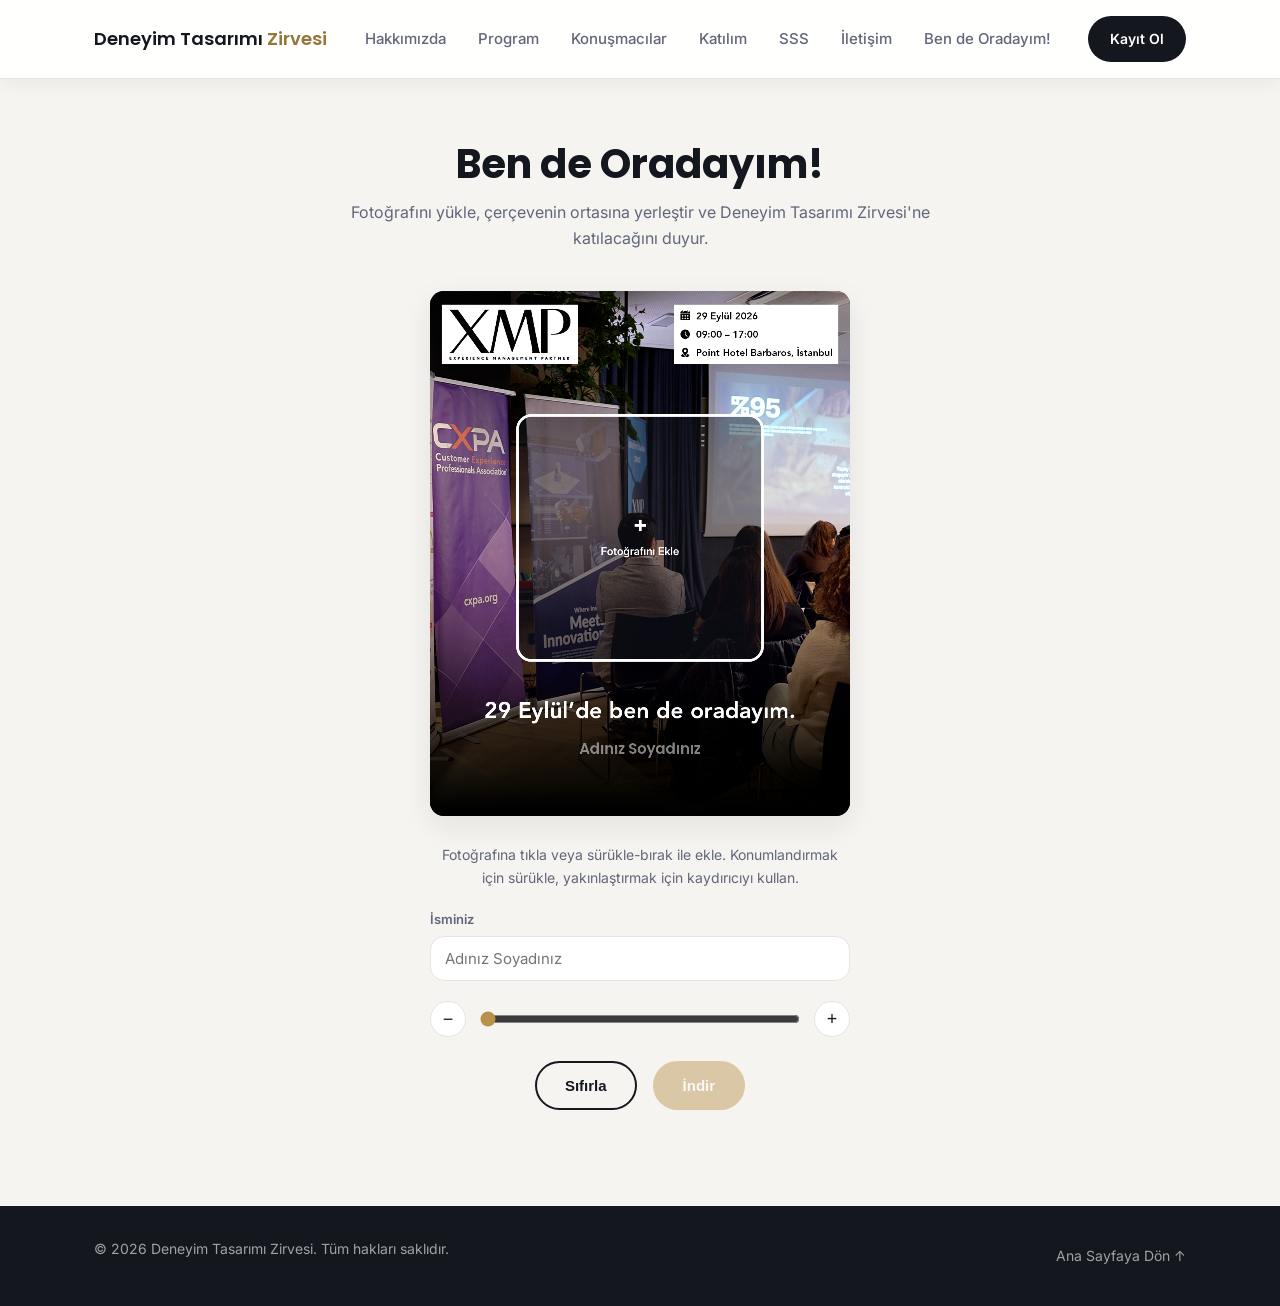
==== ben-de-oradayim/index.html @ 2dbb563e "Ben de Oradayım sayfası klasöre taşındı (index.html), URL'de .html uzantısı görünmüyor" ====
<!DOCTYPE html>
<html lang="tr">
<head>
<meta charset="UTF-8">
<meta name="viewport" content="width=device-width, initial-scale=1.0">
<title>Ben de Oradayım! | Deneyim Tasarımı Zirvesi 2026</title>
<meta name="description" content="29 Eylül'de Deneyim Tasarımı Zirvesi'ne katılacağını duyur — fotoğrafını yükle, kendi görselini oluştur ve paylaş.">
<link rel="icon" type="image/png" href="/assets/img/xmp.png">
<link rel="preconnect" href="https://fonts.googleapis.com">
<link rel="preconnect" href="https://fonts.gstatic.com" crossorigin>
<link href="https://fonts.googleapis.com/css2?family=Inter:wght@400;500;600&family=Poppins:wght@500;600;700&display=swap" rel="stylesheet">
<link rel="stylesheet" href="/assets/css/style.css">
<link rel="stylesheet" href="/assets/css/ben-de-oradayim.css">
</head>
<body>

<header class="site-header" id="site-header">
  <div class="container header-inner">
    <a href="/" class="logo">Deneyim Tasarımı <span>Zirvesi</span></a>

    <nav class="main-nav" id="main-nav">
      <a href="/#hakkimizda">Hakkımızda</a>
      <a href="/#program">Program</a>
      <a href="/#konusmacilar">Konuşmacılar</a>
      <a href="/#katilim">Katılım</a>
      <a href="/#sss">SSS</a>
      <a href="/#iletisim">İletişim</a>
      <a href="/ben-de-oradayim/">Ben de Oradayım!</a>
    </nav>

    <div class="header-actions">
      <a href="/#katilim" class="btn btn-primary btn-sm">Kayıt Ol</a>
      <button class="nav-toggle" id="nav-toggle" aria-label="Menüyü aç/kapat" aria-expanded="false">
        <span></span><span></span><span></span>
      </button>
    </div>
  </div>
</header>

<main id="top">
  <section class="bdo-section">
    <div class="container bdo-container">
      <h1 class="bdo-title">Ben de Oradayım!</h1>
      <p class="bdo-lead">Fotoğrafını yükle, çerçevenin ortasına yerleştir ve Deneyim Tasarımı Zirvesi'ne katılacağını duyur.</p>

      <div class="bdo-app">
        <div class="bdo-canvas-wrap">
          <canvas id="bdo-canvas" width="1080" height="1350"></canvas>
          <input type="file" id="bdo-file-input" accept="image/png, image/jpeg, image/gif" hidden>
        </div>

        <div class="bdo-controls">
          <p class="bdo-controls-hint">Fotoğrafına tıkla veya sürükle-bırak ile ekle. Konumlandırmak için sürükle, yakınlaştırmak için kaydırıcıyı kullan.</p>

          <div class="bdo-field">
            <label for="bdo-name-input">İsminiz</label>
            <input type="text" id="bdo-name-input" maxlength="40" placeholder="Adınız Soyadınız">
          </div>

          <div class="bdo-zoom-row">
            <button type="button" id="bdo-zoom-out" class="bdo-zoom-btn" aria-label="Uzaklaştır">−</button>
            <input type="range" id="bdo-zoom-slider" min="100" max="300" value="100" step="1">
            <button type="button" id="bdo-zoom-in" class="bdo-zoom-btn" aria-label="Yakınlaştır">+</button>
          </div>

          <div class="bdo-actions">
            <button type="button" id="bdo-reset" class="btn btn-outline">Sıfırla</button>
            <button type="button" id="bdo-download" class="btn btn-primary" disabled>İndir</button>
          </div>
        </div>
      </div>
    </div>
  </section>
</main>

<footer class="site-footer">
  <div class="container footer-inner">
    <p>&copy; 2026 Deneyim Tasarımı Zirvesi. Tüm hakları saklıdır.</p>
    <a href="/" class="footer-top">Ana Sayfaya Dön ↑</a>
  </div>
</footer>

<script src="/assets/js/main.js"></script>
<script src="/assets/js/ben-de-oradayim.js?v=2"></script>
</body>
</html>
---- assets/css/style.css ----
:root {
  --ink: #15171f;
  --ink-soft: #62667a;
  --gold: #b8924a;
  --gold-dark: #96773a;
  --bg: #ffffff;
  --bg-alt: #f5f4f1;
  --line: #e6e4dd;
  --radius: 14px;
  --shadow: 0 10px 30px rgba(21, 23, 31, 0.08);
  --container: 1140px;
} 

* { box-sizing: border-box; }

@media (prefers-reduced-motion: reduce) {
  .companies-track { animation: none; }
}

body {
  margin: 0;
  font-family: 'Inter', system-ui, sans-serif;
  color: var(--ink);
  background: var(--bg);
  line-height: 1.6;
}

h1, h2, h3 {
  font-family: 'Poppins', 'Inter', sans-serif;
  line-height: 1.2;
  margin: 0 0 0.5em;
}

p { margin: 0 0 1em; }

a { color: inherit; text-decoration: none; }

.container {
  max-width: var(--container);
  margin: 0 auto;
  padding: 0 24px;
}

/* Sections offset for sticky header when jumped to via anchor links */
.section, section[id] {
  scroll-margin-top: 40px;
}

.section { padding: 96px 0; }
.section-alt { background: var(--bg-alt); }
.section-dark { background: var(--ink); color: #fff; }

.section-eyebrow {
  text-transform: uppercase;
  letter-spacing: 0.12em;
  font-size: 13px;
  font-weight: 600;
  color: var(--gold-dark);
  margin-bottom: 12px;
}
.section-eyebrow-light { color: var(--gold); }

.section h2 { font-size: clamp(28px, 3.2vw, 40px); }
.section-lead {
  max-width: 620px;
  color: var(--ink-soft);
  font-size: 17px;
}

/* Buttons */
.btn {
  display: inline-flex;
  align-items: center;
  justify-content: center;
  padding: 14px 28px;
  border-radius: 999px;
  font-weight: 600;
  font-size: 15px;
  border: 2px solid transparent;
  cursor: pointer;
  white-space: nowrap;
  transition: transform 0.15s ease, box-shadow 0.15s ease, background 0.15s ease;
}
.btn-primary { background: var(--gold); color: #17181f; }
.btn-primary:hover { background: var(--gold-dark); transform: translateY(-2px); box-shadow: var(--shadow); }
.btn-ghost { background: transparent; color: #fff; border-color: rgba(255,255,255,0.35); }
.btn-ghost:hover { border-color: var(--gold); color: var(--gold); }
.btn-outline { background: transparent; color: var(--ink); border-color: var(--ink); }
.btn-outline:hover { background: var(--ink); color: #fff; }
.btn-sm { padding: 10px 20px; font-size: 14px; }

/* Header */
.site-header {
  position: fixed;
  top: 0;
  left: 0;
  right: 0;
  z-index: 100;
  background: transparent;
  border-bottom: 1px solid transparent;
  transition: background-color 0.25s ease, border-color 0.25s ease, box-shadow 0.25s ease;
}
.site-header.is-scrolled {
  background: rgba(255, 255, 255, 0.92);
  backdrop-filter: blur(10px);
  border-color: var(--line);
  box-shadow: 0 4px 20px rgba(21, 23, 31, 0.05);
}
.site-header .logo,
.site-header .main-nav a {
  color: #fff;
}
.site-header .main-nav a:hover { color: var(--gold); }
.site-header .logo span { color: var(--gold); }
.site-header.is-scrolled .logo,
.site-header.is-scrolled .main-nav a {
  color: var(--ink-soft);
}
.site-header.is-scrolled .logo { color: var(--ink); }
.site-header.is-scrolled .main-nav a:hover { color: var(--ink); }
.site-header.is-scrolled .logo span { color: var(--gold-dark); }
.site-header:not(.is-scrolled) .header-actions .btn-primary {
  background: var(--gold);
  color: #17181f;
}

.header-inner {
  display: flex;
  align-items: center;
  justify-content: space-between;
  padding-top: 16px;
  padding-bottom: 16px;
}

.logo {
  font-family: 'Poppins', sans-serif;
  font-weight: 600;
  font-size: 18px;
}
.logo span { color: var(--gold-dark); }

.main-nav {
  display: flex;
  gap: 32px;
}
.main-nav a {
  font-size: 15px;
  font-weight: 500;
  color: var(--ink-soft);
}
.main-nav a:hover { color: var(--ink); }

.header-actions {
  display: flex;
  align-items: center;
  gap: 16px;
}
.header-actions .btn-primary { background: var(--ink); color: #fff; }
.header-actions .btn-primary:hover { background: var(--gold-dark); }

.nav-toggle {
  display: none;
  flex-direction: column;
  justify-content: center;
  gap: 5px;
  width: 34px;
  height: 34px;
  border: none;
  background: none;
  cursor: pointer;
}
.nav-toggle span {
  display: block;
  height: 2px;
  background: #fff;
  border-radius: 2px;
  transition: background-color 0.25s ease;
}
.site-header.is-scrolled .nav-toggle span { background: var(--ink); }

/* Hero */
.hero {
  position: relative;
  overflow: hidden;
  min-height: 100vh;
  min-height: 100svh;
  display: flex;
  flex-direction: column;
  padding: 130px 0 40px;
  color: #fff;
}
.hero::before {
  content: "";
  position: absolute;
  inset: 0;
  z-index: 1;
  background: linear-gradient(90deg, rgba(15,16,23,0.94) 0%, rgba(15,16,23,0.82) 45%, rgba(15,16,23,0.55) 100%);
}
.hero-bg-slideshow {
  position: absolute;
  inset: 0;
  z-index: 0;
}
.hero-bg-slide {
  position: absolute;
  inset: 0;
  background: center 45% / cover no-repeat;
  opacity: 0;
  transition: opacity 1.2s ease;
}
.hero-bg-slide.is-active { opacity: 1; }

.hero-inner {
  position: relative;
  z-index: 1;
  flex: 1;
  display: flex;
  flex-direction: column;
  justify-content: center;
  max-width: 760px;
}

.hero h1 {
  font-size: clamp(36px, 5.5vw, 58px);
  margin-bottom: 20px;
}

.hero-lead {
  font-size: 18px;
  color: rgba(255,255,255,0.72);
  max-width: 560px;
}

.hero-actions {
  display: flex;
  gap: 16px;
  flex-wrap: wrap;
  margin: 32px 0 0;
}

/* Hero meta bar (floating, centered, near hero bottom edge) */
.hero-meta-bar-wrap {
  position: relative;
  z-index: 2;
  margin-top: 32px;
}
.hero-meta-bar {
  max-width: 760px;
  margin: 0 auto;
  background: rgba(255,255,255,0.1);
  backdrop-filter: blur(16px);
  -webkit-backdrop-filter: blur(16px);
  border: 1px solid rgba(255,255,255,0.18);
  border-radius: 16px;
  display: flex;
  align-items: center;
  justify-content: center;
  gap: 40px;
  padding: 24px 44px;
  flex-wrap: wrap;
}
.hero-meta-item {
  display: flex;
  flex-direction: column;
  align-items: center;
  text-align: center;
  gap: 4px;
}
.hero-meta-label {
  font-size: 12px;
  text-transform: uppercase;
  letter-spacing: 0.08em;
  color: rgba(255,255,255,0.6);
  font-weight: 600;
}
.hero-meta-value {
  font-size: 18px;
  font-weight: 600;
  color: #fff;
}
.hero-meta-divider {
  width: 1px;
  height: 34px;
  background: rgba(255,255,255,0.2);
}

/* Attendee companies strip */
.companies-strip {
  padding: 72px 0;
  border-bottom: 1px solid var(--line);
}
.companies-label {
  text-align: center;
  font-size: 18px;
  font-weight: 500;
  color: var(--ink-soft);
  margin-bottom: 44px;
}
.companies-marquee {
  overflow: hidden;
  -webkit-mask-image: linear-gradient(90deg, transparent, #000 8%, #000 92%, transparent);
  mask-image: linear-gradient(90deg, transparent, #000 8%, #000 92%, transparent);
}
.companies-track {
  display: flex;
  align-items: center;
  gap: 16px;
  width: max-content;
  animation: marquee 130s linear infinite;
}
.companies-track:hover { animation-play-state: paused; }
@keyframes marquee {
  from { transform: translateX(0); }
  to { transform: translateX(-6240px); }
}
.company-logo {
  flex: none;
  width: 140px;
  height: 140px;
  border-radius: 10px;
  border: 1px dashed var(--line);
  display: flex;
  align-items: center;
  justify-content: center;
  color: var(--ink-soft);
  font-size: 13px;
  font-weight: 500;
  padding: 8px;
  overflow: hidden;
}
.company-logo img {
  max-width: 100%;
  max-height: 100%;
  object-fit: contain;
  border-radius: 6px;
}
.company-logo-real { border-style: solid; }

/* About */
.about-grid {
  display: grid;
  grid-template-columns: 1.3fr 0.9fr;
  gap: 64px;
  align-items: start;
}
.about-highlights {
  list-style: none;
  padding: 0;
  margin: 24px 0 0;
  display: flex;
  flex-direction: column;
  gap: 10px;
}
.about-highlights li {
  display: flex;
  align-items: center;
  font-weight: 500;
}
.about-highlights li::before {
  content: "";
  flex: 0 0 auto;
  width: 14px;
  height: 14px;
  margin-right: 14px;
  border-radius: 4px;
  background: var(--gold);
}

.about-visual {
  position: sticky;
  top: 104px;
}
.about-image {
  width: 100%;
  height: 480px;
  object-fit: cover;
  border-radius: var(--radius);
  box-shadow: var(--shadow);
}

/* Program */
.program-timeline {
  position: relative;
  margin-top: 40px;
  display: flex;
  flex-direction: column;
  --timeline-offset: 128px;
}
.program-timeline::before {
  content: "";
  position: absolute;
  top: 6px;
  bottom: 6px;
  left: var(--timeline-offset);
  width: 2px;
  background: var(--line);
}
.timeline-item {
  display: grid;
  grid-template-columns: 100px 1fr;
  grid-template-rows: auto auto;
  column-gap: 28px;
  row-gap: 6px;
  padding: 24px 0;
}
.timeline-time {
  grid-column: 1;
  grid-row: 1 / 3;
  font-family: 'Poppins', sans-serif;
  font-weight: 600;
  font-size: 15px;
  color: var(--ink);
  line-height: 1;
}
.timeline-time span {
  display: block;
  margin-top: 6px;
  color: var(--ink-soft);
  font-weight: 500;
  font-size: 13px;
}
.timeline-marker {
  grid-column: 2;
  grid-row: 1;
  position: relative;
  padding-left: 24px;
  display: flex;
  align-items: center;
  min-height: 15px;
}
.timeline-marker::before {
  content: "";
  position: absolute;
  left: -4px;
  top: 50%;
  transform: translateY(-50%);
  width: 10px;
  height: 10px;
  border-radius: 50%;
  background: var(--gold);
  box-shadow: 0 0 0 3px #fff;
  z-index: 2;
}
.timeline-tag {
  display: inline-block;
  font-size: 11px;
  line-height: 1;
  font-weight: 700;
  text-transform: uppercase;
  letter-spacing: 0.06em;
  color: var(--gold-dark);
}
.timeline-body {
  grid-column: 2;
  grid-row: 2;
  padding-left: 24px;
}
.timeline-body h3 { font-size: 17px; margin-bottom: 6px; }
.timeline-body p { color: var(--ink-soft); font-size: 15px; margin: 0; }
.timeline-item-break {
  padding: 14px 0;
}
.timeline-item-break .timeline-time { color: var(--ink-soft); font-weight: 500; }
.timeline-item-break .timeline-marker::before { background: var(--ink-soft); }
.timeline-item-break .timeline-tag { color: var(--ink-soft); }
.timeline-item-break .timeline-body h3 { font-size: 15px; font-weight: 600; color: var(--ink-soft); }
.timeline-item-break h3 { font-size: 15px; font-weight: 600; margin-bottom: 0; color: var(--ink-soft); }
.highlight-item h3 { font-size: 15px; margin: 0; }

/* Speakers */
.speaker-grid {
  margin-top: 48px;
  display: grid;
  grid-template-columns: repeat(4, 1fr);
  gap: 24px;
}
.speaker-card {
  display: block;
  text-align: center;
  padding: 20px;
  border-radius: var(--radius);
  border: 1px solid var(--line);
}
.speaker-card-placeholder { border-style: dashed; }
.speaker-card-featured {
  display: flex;
  flex-direction: column;
  padding: 0 0 16px;
  overflow: hidden;
  border-color: var(--ink);
  transition: box-shadow 0.15s ease;
}
.speaker-info {
  flex: 1;
  display: flex;
  flex-direction: column;
  justify-content: center;
  padding: 0 20px;
}
.speaker-card-featured .speaker-avatar-img { transition: transform 0.3s ease; }
.speaker-card-featured:hover .speaker-avatar-img { transform: scale(1.06); }
.speaker-avatar {
  width: 100%;
  aspect-ratio: 1 / 1;
  margin: 0 auto 16px;
  border-radius: 8px;
  background: transparent;
  display: flex;
  align-items: center;
  justify-content: center;
}
.speaker-card-placeholder .speaker-avatar span {
  width: 72px;
  height: 72px;
  border-radius: 50%;
  background: var(--bg-alt);
  display: flex;
  align-items: center;
  justify-content: center;
  font-family: 'Poppins', sans-serif;
  font-size: 22px;
  color: var(--ink);
}
.speaker-card-featured .speaker-avatar {
  margin: 0 0 16px;
  border-radius: var(--radius);
  background: var(--ink);
  color: var(--gold);
  overflow: hidden;
}
.speaker-avatar-img {
  width: 100%;
  height: 100%;
  object-fit: cover;
  object-position: center top;
}
.speaker-card h3 { font-size: 16px; margin-bottom: 6px; }
.speaker-card p { margin: 0; color: var(--ink-soft); font-size: 15px; }
.speaker-linkedin {
  display: inline-block;
  margin-top: 10px;
  font-size: 13px;
  font-weight: 600;
  color: var(--gold-dark);
}

/* Video */
.video-block {
  display: grid;
  grid-template-columns: 1.1fr 1fr;
  gap: 48px;
  align-items: center;
}
.video-thumb {
  position: relative;
  aspect-ratio: 16 / 9;
  overflow: hidden;
  border-radius: var(--radius);
  background: var(--ink);
}
.video-thumb video {
  width: 100%;
  height: 100%;
  object-fit: cover;
  display: block;
  background: var(--ink);
}
.video-play {
  position: absolute;
  top: 50%;
  left: 50%;
  transform: translate(-50%, -50%);
  width: 64px;
  height: 64px;
  border: none;
  border-radius: 50%;
  background: var(--gold);
  color: var(--ink);
  display: flex;
  align-items: center;
  justify-content: center;
  padding-left: 4px;
  font-size: 20px;
  cursor: pointer;
  transition: background 0.15s ease;
}
.video-play:hover { background: var(--gold-dark); }
.video-thumb.is-playing .video-play { display: none; }
.video-thumb.is-playing video { object-fit: contain; }

.video-modal {
  display: none;
  position: fixed;
  inset: 0;
  z-index: 999;
  background: rgba(10, 10, 10, 0.92);
  align-items: center;
  justify-content: center;
  padding: 32px;
}
.video-modal.is-open { display: flex; }
.video-modal-content {
  width: 100%;
  max-width: 1100px;
}
.video-modal-content video {
  width: 100%;
  max-height: 85vh;
  border-radius: var(--radius);
  background: var(--ink);
  display: block;
}
.video-modal-close {
  position: absolute;
  top: 24px;
  right: 24px;
  width: 44px;
  height: 44px;
  border: none;
  border-radius: 50%;
  background: var(--gold);
  color: var(--ink);
  font-size: 18px;
  cursor: pointer;
  transition: background 0.15s ease;
}
.video-modal-close:hover { background: var(--gold-dark); }

/* Sponsors */
.section-sponsors { text-align: center; }
.section-sponsors .section-lead { margin-left: auto; margin-right: auto; }
.section-lead-light { color: rgba(255,255,255,0.65); }
.sponsor-grid {
  margin: 40px auto 0;
  max-width: 700px;
  display: grid;
  grid-template-columns: repeat(3, 1fr);
  gap: 20px;
}
.sponsor-slot {
  height: 150px;
  border-radius: var(--radius);
  border: 1px dashed rgba(255,255,255,0.2);
  background: rgba(255,255,255,0.04);
  display: flex;
  align-items: center;
  justify-content: center;
}
.sponsor-slot span {
  width: 64px;
  height: 64px;
  border-radius: 50%;
  background: rgba(255,255,255,0.06);
  display: flex;
  align-items: center;
  justify-content: center;
  font-family: 'Poppins', sans-serif;
  font-size: 22px;
  color: rgba(255,255,255,0.5);
}
.sponsor-divider {
  margin: 56px auto;
  max-width: 200px;
  border-top: 1px solid rgba(255,255,255,0.15);
}
.sponsor-row {
  margin-top: 40px;
  max-width: 600px;
  margin-left: auto;
  margin-right: auto;
  display: flex;
  justify-content: center;
  gap: 48px;
  flex-wrap: wrap;
}
.sponsor-badge {
  width: 150px;
  height: 150px;
  border-radius: var(--radius);
  overflow: hidden;
  display: flex;
  align-items: center;
  justify-content: center;
}
.sponsor-badge img {
  max-width: 100%;
  max-height: 100%;
  width: auto;
  height: auto;
  display: block;
}
.sponsor-badge-white {
  background: #fff;
  padding: 8px;
}
.sponsor-badge-white img {
  max-width: 100%;
  max-height: 100%;
}
.sponsor-cta {
  margin-top: 28px;
  color: rgba(255,255,255,0.6);
  font-size: 14px;
}
.sponsor-cta a { color: var(--gold); font-weight: 600; }

/* Pricing */
.pricing-grid {
  margin-top: 48px;
  display: grid;
  grid-template-columns: repeat(2, 1fr);
  gap: 28px;
}
.pricing-card {
  padding: 40px;
  border-radius: var(--radius);
  border: 1px solid var(--line);
  background: #fff;
}
.pricing-card-featured {
  background: var(--ink);
  color: #fff;
  border-color: var(--ink);
  position: relative;
}
.pricing-tag {
  display: inline-block;
  font-size: 12px;
  font-weight: 600;
  text-transform: uppercase;
  letter-spacing: 0.06em;
  padding: 6px 14px;
  border-radius: 999px;
  background: var(--gold);
  color: var(--ink);
  margin-bottom: 16px;
}
.pricing-tag-muted { background: var(--bg-alt); color: var(--ink-soft); }
.pricing-card h3 { font-size: 20px; }
.pricing-amount {
  font-family: 'Poppins', sans-serif;
  font-size: 40px;
  font-weight: 700;
  margin-bottom: 4px;
}
.pricing-old-spacer { display: block; visibility: hidden; font-size: 15px; }
.pricing-amount span { font-size: 16px; font-weight: 500; opacity: 0.7; }
.pricing-old {
  display: block;
  font-family: 'Inter', sans-serif;
  font-size: 15px;
  font-weight: 500;
  opacity: 0.5;
}
.pricing-note { opacity: 0.75; font-size: 14px; }
.pricing-group {
  font-size: 15px;
  padding-top: 16px;
  margin-top: 12px;
  margin-bottom: 24px;
  border-top: 1px solid rgba(255,255,255,0.15);
}
.pricing-group .pricing-old { display: inline; margin-right: 8px; }
.pricing-card:not(.pricing-card-featured) .pricing-group {
  border-top: 1px solid var(--line);
}

.included-list {
  list-style: none;
  margin: 0 0 28px;
  padding: 0;
  display: flex;
  flex-direction: column;
  gap: 12px;
}
.included-list li {
  display: flex;
  align-items: center;
  gap: 10px;
  font-size: 14px;
  color: rgba(255,255,255,0.75);
}
.pricing-card:not(.pricing-card-featured) .included-list li {
  color: var(--ink-soft);
}
.included-icon {
  flex: 0 0 auto;
  width: 18px;
  height: 18px;
  border-radius: 50%;
  background: var(--gold);
  color: #17181f;
  display: flex;
  align-items: center;
  justify-content: center;
  font-size: 10px;
  font-weight: 700;
}

.pricing-footnote {
  max-width: 720px;
  margin: 32px auto 0;
  font-size: 14px;
  color: var(--ink-soft);
  text-align: center;
}
.pricing-footnote a { color: var(--gold-dark); font-weight: 600; }

/* Contact */
.contact-inner { text-align: center; }
.contact-inner p {
  max-width: 480px;
  margin: 0 auto;
  color: var(--ink-soft);
}
.contact-value {
  display: inline-block;
  margin-top: 16px;
  font-size: 19px;
  font-weight: 600;
  color: var(--gold-dark);
}
a.contact-value:hover { color: var(--ink); }

/* FAQ */
#sss .section-eyebrow,
#sss h2,
#sss .section-lead {
  text-align: center;
}
.faq-list {
  margin: 48px auto 0;
  max-width: 760px;
}
.faq-item {
  border-bottom: 1px solid var(--line);
}
.faq-question {
  width: 100%;
  text-align: left;
  background: none;
  border: none;
  padding: 22px 0;
  font-size: 17px;
  font-weight: 600;
  font-family: inherit;
  color: var(--ink);
  cursor: pointer;
  display: flex;
  justify-content: space-between;
  align-items: center;
  gap: 20px;
}
.faq-icon {
  flex-shrink: 0;
  font-size: 20px;
  color: var(--gold-dark);
  transition: transform 0.2s ease;
}
.faq-item.is-open .faq-icon { transform: rotate(45deg); }
.faq-answer {
  max-height: 0;
  overflow: hidden;
  transition: max-height 0.25s ease;
}
.faq-answer p { padding-bottom: 22px; color: var(--ink-soft); margin: 0; }

/* Footer */
.site-footer {
  padding: 32px 0;
  background: var(--ink);
  color: rgba(255,255,255,0.6);
}
.footer-inner {
  display: flex;
  justify-content: space-between;
  align-items: center;
  flex-wrap: wrap;
  gap: 12px;
  font-size: 14px;
}
.footer-top:hover { color: var(--gold); }

/* Responsive */
@media (max-width: 900px) {
  .about-grid, .video-block { grid-template-columns: 1fr; }
  .about-visual { position: static; }
  .about-image { height: 320px; }
  .speaker-grid { grid-template-columns: repeat(2, 1fr); }
  .sponsor-grid { grid-template-columns: repeat(2, 1fr); }
  .pricing-grid { grid-template-columns: 1fr; }
  .program-timeline { --timeline-offset: 102px; }
  .timeline-item { grid-template-columns: 84px 1fr; gap: 18px; }
}

@media (max-width: 760px) {
  .main-nav {
    position: absolute;
    top: 100%;
    left: 0;
    right: 0;
    background: #fff;
    flex-direction: column;
    padding: 12px 24px 24px;
    border-bottom: 1px solid var(--line);
    display: none;
  }
  .main-nav.is-open { display: flex; gap: 0; }
  .main-nav a { padding: 10px 0; }
  .site-header .main-nav a { color: var(--ink-soft); }
  .site-header .main-nav a:hover { color: var(--ink); }
  .nav-toggle { display: flex; }
  .header-actions .btn-sm { display: none; }
  .hero { padding: 100px 0 32px; }
  .hero-meta-bar-wrap { margin-top: 24px; }
  .hero-meta-bar { gap: 20px; padding: 20px 24px; }
  .hero-meta-divider { display: none; }
  .speaker-grid { grid-template-columns: 1fr; }
  .speaker-card-featured .speaker-avatar { aspect-ratio: 4 / 3; }
  .sponsor-grid { grid-template-columns: 1fr; }
}
---- assets/css/ben-de-oradayim.css ----
.bdo-section {
  padding: 140px 0 96px;
  background: var(--bg-alt);
  min-height: 100vh;
}

/* Bu sayfada navbar hep aynı (açık zeminli) görünsün, scroll'da renk değişmesin */
.site-header {
  background: rgba(255, 255, 255, 0.92);
  backdrop-filter: blur(10px);
  border-color: var(--line);
  box-shadow: 0 4px 20px rgba(21, 23, 31, 0.05);
}
.site-header .logo,
.site-header .main-nav a {
  color: var(--ink-soft);
}
.site-header .logo { color: var(--ink); }
.site-header .main-nav a:hover { color: var(--ink); }
.site-header .logo span { color: var(--gold-dark); }
.site-header .nav-toggle span { background: var(--ink); }

#site-header .header-actions .btn-primary {
  background: var(--ink);
  color: #fff;
}
#site-header .header-actions .btn-primary:hover {
  background: var(--gold-dark);
}

.bdo-container {
  max-width: 640px;
  text-align: center;
}

.bdo-title {
  font-size: clamp(28px, 4vw, 40px);
  margin-bottom: 12px;
}

.bdo-lead {
  color: var(--ink-soft);
  margin-bottom: 40px;
}

.bdo-app {
  display: flex;
  flex-direction: column;
  align-items: center;
  gap: 28px;
}

.bdo-canvas-wrap {
  width: 100%;
  max-width: 420px;
  border-radius: var(--radius);
  overflow: hidden;
  box-shadow: var(--shadow);
  line-height: 0;
}

#bdo-canvas {
  display: block;
  width: 100%;
  height: auto;
  touch-action: none;
  cursor: default;
  background: var(--ink);
}

#bdo-canvas.is-hover-frame {
  cursor: grab;
}

#bdo-canvas.is-hover-frame:active {
  cursor: grabbing;
}

.bdo-controls {
  width: 100%;
  max-width: 420px;
}

.bdo-controls-hint {
  font-size: 14px;
  color: var(--ink-soft);
  margin-bottom: 20px;
}

.bdo-field {
  text-align: left;
  margin-bottom: 20px;
}

.bdo-field label {
  display: block;
  font-size: 13px;
  font-weight: 600;
  color: var(--ink-soft);
  margin-bottom: 6px;
}

.bdo-field input[type="text"] {
  width: 100%;
  padding: 12px 14px;
  border: 1px solid var(--line);
  border-radius: var(--radius);
  font-family: 'Inter', sans-serif;
  font-size: 15px;
  color: var(--ink);
  background: #fff;
}

.bdo-field input[type="text"]:focus {
  outline: none;
  border-color: var(--gold);
}

.bdo-zoom-row {
  display: flex;
  align-items: center;
  gap: 12px;
  margin-bottom: 24px;
}

.bdo-zoom-btn {
  flex: 0 0 auto;
  width: 36px;
  height: 36px;
  border-radius: 50%;
  border: 1px solid var(--line);
  background: #fff;
  color: var(--ink);
  font-size: 18px;
  line-height: 1;
  cursor: pointer;
}

.bdo-zoom-btn:hover {
  border-color: var(--gold);
  color: var(--gold-dark);
}

.bdo-zoom-row input[type="range"] {
  flex: 1;
  accent-color: var(--gold);
}

.bdo-actions {
  display: flex;
  justify-content: center;
  gap: 16px;
}

.bdo-actions .btn:disabled {
  opacity: 0.45;
  cursor: not-allowed;
}

#bdo-download {
  color: #ffffff;
}
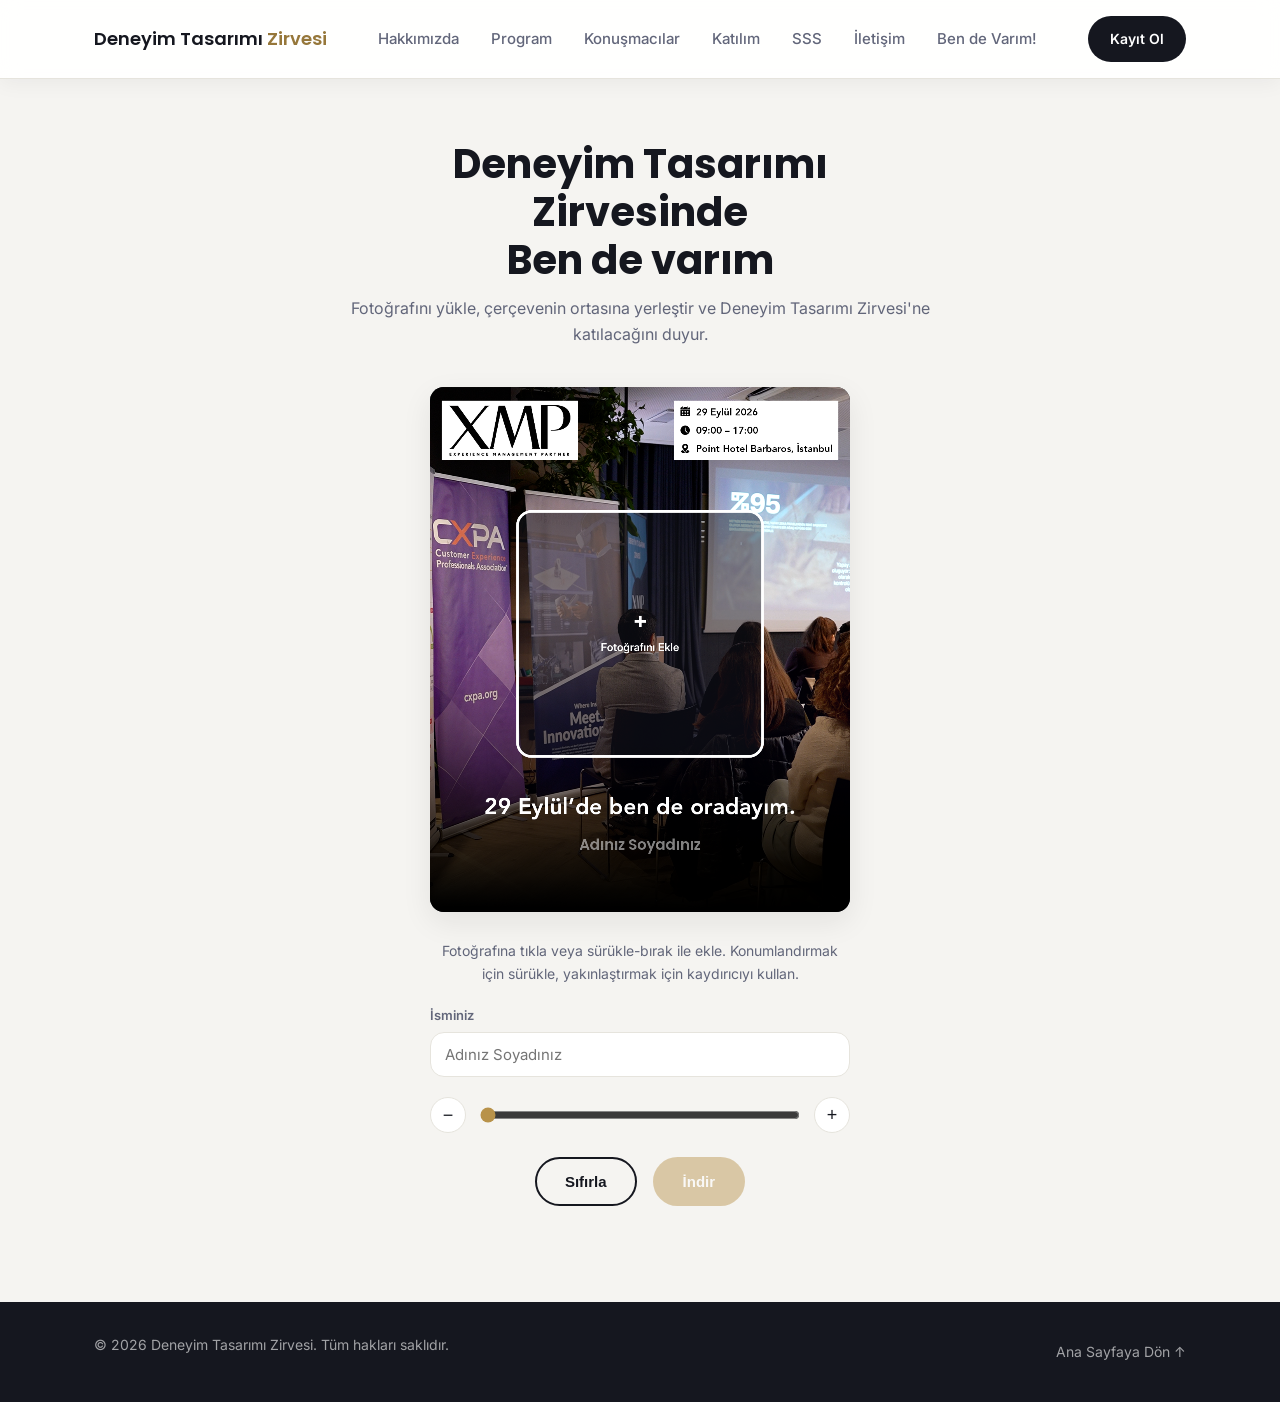
==== commit 1491e049: "Mobilde fotoğraf sürükleme çerçeve alanına özel hit-div ile geri getirildi (sayfa scroll'u bozmadan)" ====
--- a/ben-de-oradayim/index.html
+++ b/ben-de-oradayim/index.html
@@ -3,7 +3,7 @@
 <head>
 <meta charset="UTF-8">
 <meta name="viewport" content="width=device-width, initial-scale=1.0">
-<title>Ben de Oradayım! | Deneyim Tasarımı Zirvesi 2026</title>
+<title>Ben de Varım! | Deneyim Tasarımı Zirvesi 2026</title>
 <meta name="description" content="29 Eylül'de Deneyim Tasarımı Zirvesi'ne katılacağını duyur — fotoğrafını yükle, kendi görselini oluştur ve paylaş.">
 <link rel="icon" type="image/png" href="/assets/img/xmp.png">
 <link rel="preconnect" href="https://fonts.googleapis.com">
@@ -25,7 +25,7 @@
       <a href="/#katilim">Katılım</a>
       <a href="/#sss">SSS</a>
       <a href="/#iletisim">İletişim</a>
-      <a href="/ben-de-oradayim/">Ben de Oradayım!</a>
+      <a href="/ben-de-oradayim/">Ben de Varım!</a>
     </nav>
 
     <div class="header-actions">
@@ -40,12 +40,13 @@
 <main id="top">
   <section class="bdo-section">
     <div class="container bdo-container">
-      <h1 class="bdo-title">Ben de Oradayım!</h1>
+      <h1 class="bdo-title">Deneyim Tasarımı Zirvesinde<br>Ben de varım</h1>
       <p class="bdo-lead">Fotoğrafını yükle, çerçevenin ortasına yerleştir ve Deneyim Tasarımı Zirvesi'ne katılacağını duyur.</p>
 
       <div class="bdo-app">
         <div class="bdo-canvas-wrap">
           <canvas id="bdo-canvas" width="1080" height="1350"></canvas>
+          <div class="bdo-frame-hit" id="bdo-frame-hit"></div>
           <input type="file" id="bdo-file-input" accept="image/png, image/jpeg, image/gif" hidden>
         </div>
 
--- a/assets/css/style.css
+++ b/assets/css/style.css
@@ -634,7 +634,7 @@
   margin: 40px auto 0;
   max-width: 700px;
   display: grid;
-  grid-template-columns: repeat(3, 1fr);
+  grid-template-columns: repeat(4, 1fr);
   gap: 20px;
 }
 .sponsor-slot {
@@ -665,17 +665,16 @@
 }
 .sponsor-row {
   margin-top: 40px;
-  max-width: 600px;
+  max-width: 700px;
   margin-left: auto;
   margin-right: auto;
-  display: flex;
-  justify-content: center;
-  gap: 48px;
-  flex-wrap: wrap;
+  display: grid;
+  grid-template-columns: repeat(4, 1fr);
+  gap: 20px;
 }
 .sponsor-badge {
-  width: 150px;
-  height: 150px;
+  width: 100%;
+  aspect-ratio: 1 / 1;
   border-radius: var(--radius);
   overflow: hidden;
   display: flex;
@@ -888,6 +887,7 @@
   .about-image { height: 320px; }
   .speaker-grid { grid-template-columns: repeat(2, 1fr); }
   .sponsor-grid { grid-template-columns: repeat(2, 1fr); }
+  .sponsor-row { grid-template-columns: repeat(2, 1fr); }
   .pricing-grid { grid-template-columns: 1fr; }
   .program-timeline { --timeline-offset: 102px; }
   .timeline-item { grid-template-columns: 84px 1fr; gap: 18px; }
@@ -899,13 +899,26 @@
     top: 100%;
     left: 0;
     right: 0;
+    display: flex;
     background: #fff;
     flex-direction: column;
+    gap: 0;
+    padding: 0 24px;
+    border-bottom: 1px solid var(--line);
+    max-height: 0;
+    opacity: 0;
+    overflow: hidden;
+    transform: translateY(-8px);
+    pointer-events: none;
+    transition: max-height 0.3s ease, opacity 0.25s ease, transform 0.25s ease, padding 0.3s ease;
+  }
+  .main-nav.is-open {
+    max-height: 480px;
+    opacity: 1;
     padding: 12px 24px 24px;
-    border-bottom: 1px solid var(--line);
-    display: none;
+    transform: translateY(0);
+    pointer-events: auto;
   }
-  .main-nav.is-open { display: flex; gap: 0; }
   .main-nav a { padding: 10px 0; }
   .site-header .main-nav a { color: var(--ink-soft); }
   .site-header .main-nav a:hover { color: var(--ink); }
@@ -917,5 +930,6 @@
   .hero-meta-divider { display: none; }
   .speaker-grid { grid-template-columns: 1fr; }
   .speaker-card-featured .speaker-avatar { aspect-ratio: 4 / 3; }
-  .sponsor-grid { grid-template-columns: 1fr; }
-}
+  .sponsor-grid { grid-template-columns: repeat(2, 1fr); }
+  .sponsor-row { grid-template-columns: repeat(2, 1fr); gap: 20px; }
+}
--- a/assets/css/ben-de-oradayim.css
+++ b/assets/css/ben-de-oradayim.css
@@ -51,6 +51,7 @@
 }
 
 .bdo-canvas-wrap {
+  position: relative;
   width: 100%;
   max-width: 420px;
   border-radius: var(--radius);
@@ -63,16 +64,26 @@
   display: block;
   width: 100%;
   height: auto;
-  touch-action: none;
+  touch-action: pan-y;
   cursor: default;
   background: var(--ink);
 }
 
-#bdo-canvas.is-hover-frame {
+.bdo-frame-hit {
+  position: absolute;
+  left: 20.8333%;
+  top: 23.7037%;
+  width: 58.3333%;
+  height: 46.6667%;
+  touch-action: none;
+  cursor: default;
+}
+
+.bdo-frame-hit.is-hover-frame {
   cursor: grab;
 }
 
-#bdo-canvas.is-hover-frame:active {
+.bdo-frame-hit.is-hover-frame:active {
   cursor: grabbing;
 }
 
